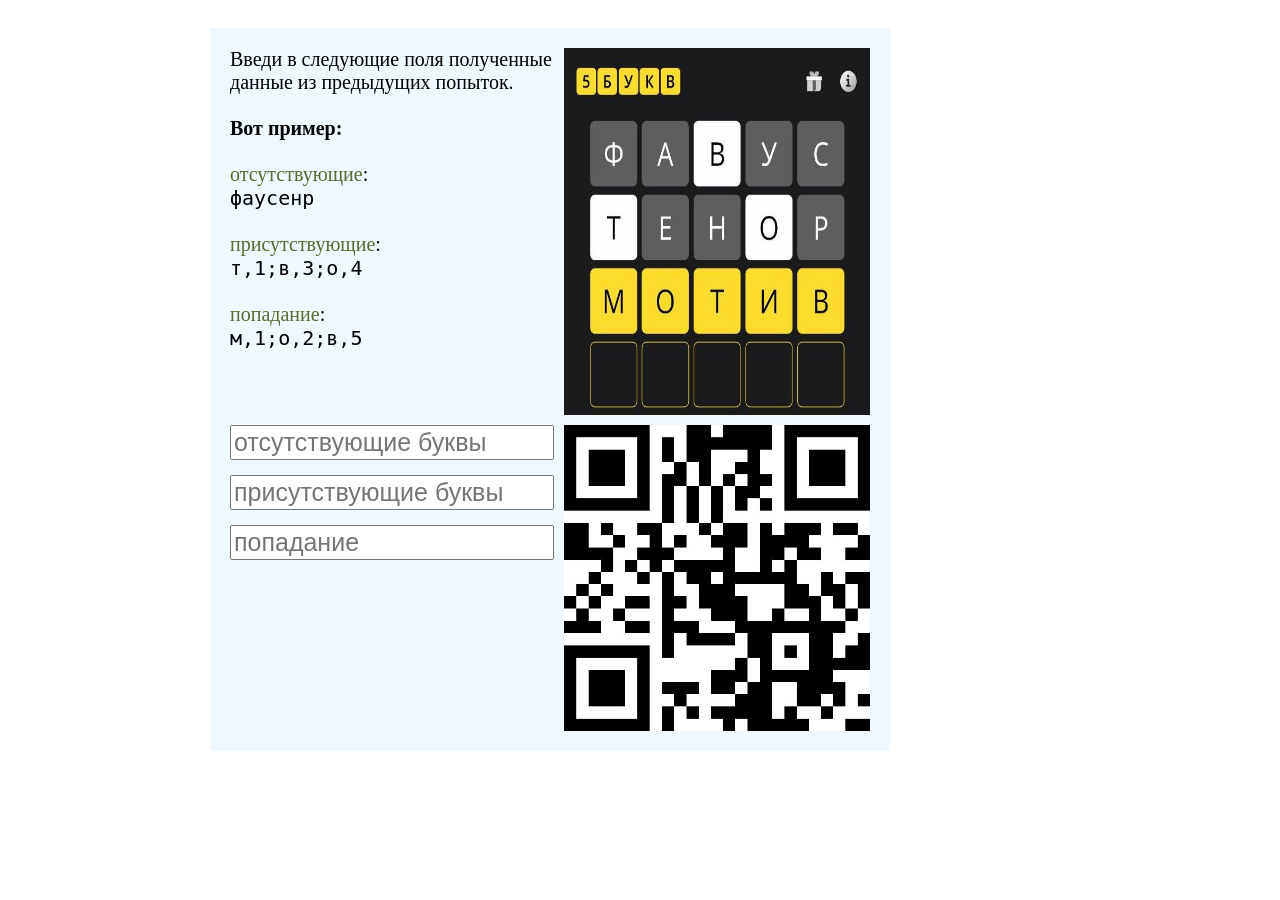
==== index.html @ 537ec61f "init commit" ====
<!DOCTYPE html>
<html lang="en">
<head>
  <meta charset="UTF-8">
  <title>5 букв</title>
  <link rel="stylesheet" href="/base.css">
</head>
<body>
<div class="description">
  <form action="#">
    <input id="missed" type="text" placeholder="отсутствующие буквы">
    <input id="used" type="text" placeholder="присутствующие буквы">
    <input id="hit" type="text" placeholder="попадание">
  </form>
  <p class="text">
    Введи в следующие поля полученные данные из предыдущих попыток.
    <br>
    <br>
    <b>Вот пример:</b>
    <br>
    <br>
    <span class="key">отсутствующие</span>:
    <br>
    <code class="value">фаусенр</code>
    <br>
    <br>
    <span class="key">присутствующие</span>:
    <br>
    <code class="value">т,1;в,3;о,4</code>
    <br>
    <br>
    <span class="key">попадание</span>:
    <br>
    <code class="value">м,1;о,2;в,5</code>
  </p>
  <img class="example" src="/example.jpg">
  <img class="qr" src="/qr.jpg">
</div>
<script src="/index.js"></script>
</body>
</html>
---- base.css ----
body {
  padding: 20px min(200px, 20vw) 0 20px;
  font-size: 20px;
}

.description {
  display: grid;
  grid-template-areas:
    "text example"
    "form qr";
  grid-template-columns: 1fr 2fr;
  gap: 10px;
  width: clamp(50vw, 1200px, 50vw);
  margin: 0 auto;
  padding: 20px;
  background-color: aliceblue;
}
.description .text {
  grid-area: text;
  margin: 0;
}

.description span.key {
  display: inline-block;
  color: darkolivegreen;
}

img.example {
  grid-area: example;
  max-width: 100%;
  width: auto;
  height: 100%;
  aspect-ratio: 1/1.2;
}

img.qr {
  grid-area: qr;
  max-width: 100%;
  width: auto;
  height: 100%;
  aspect-ratio: 1/1;
}

form {
  grid-area: form;
  display: flex;
  flex-direction: column;
  margin: 0 auto;
}

form input {
  max-width: 400px;
  font-size: 25px;
}

form input + input {
  margin-top: 15px;
}
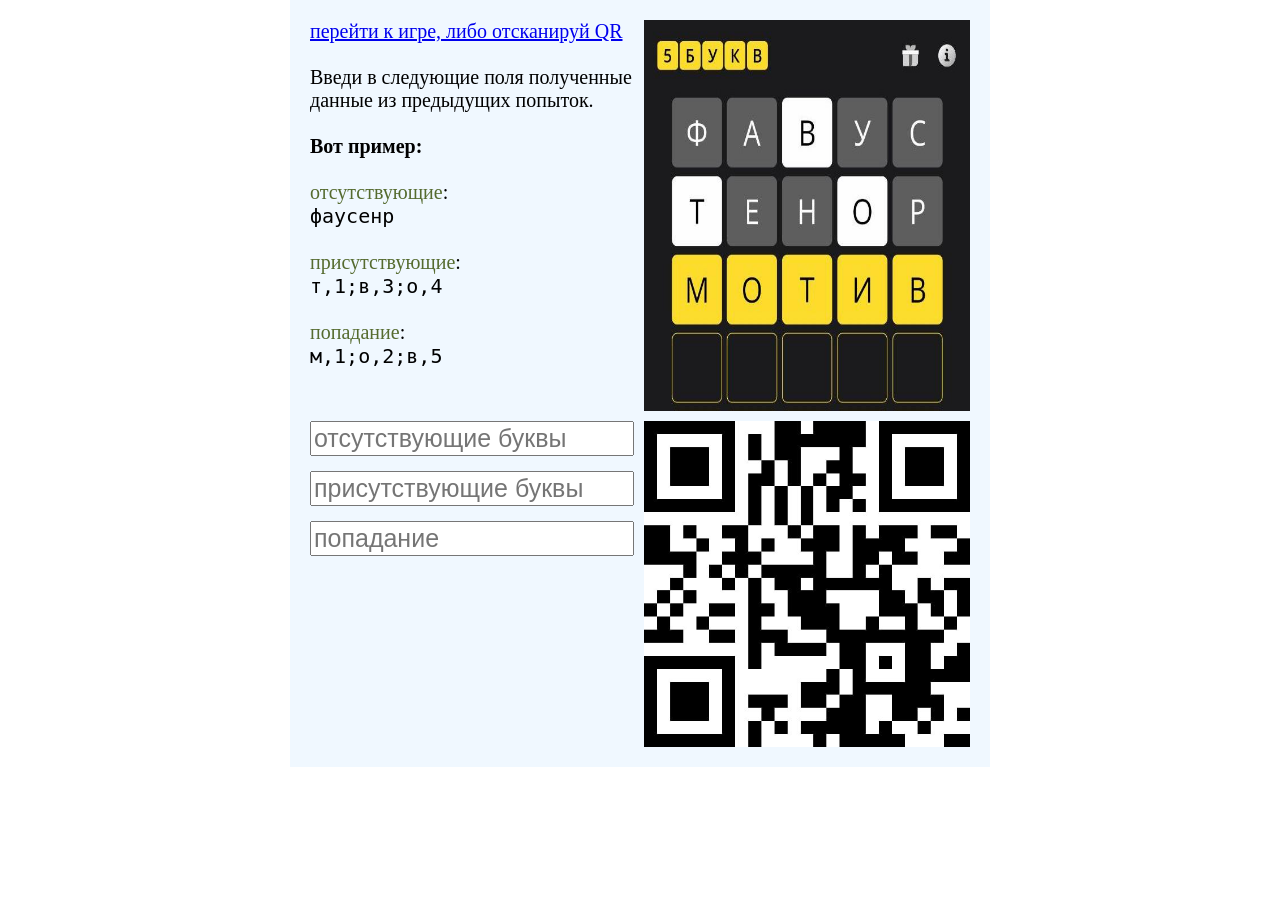
==== commit f33245ed: "improvements for github pages" ====
--- a/index.html
+++ b/index.html
@@ -13,6 +13,9 @@
     <input id="hit" type="text" placeholder="попадание">
   </form>
   <p class="text">
+    <a href="https://5bukv.tinkoff.ru/">перейти к игре, либо отсканируй QR</a>
+    <br>
+    <br>
     Введи в следующие поля полученные данные из предыдущих попыток.
     <br>
     <br>
--- a/base.css
+++ b/base.css
@@ -1,5 +1,10 @@
+html * {
+  box-sizing: border-box;
+}
+
 body {
-  padding: 20px min(200px, 20vw) 0 20px;
+  margin: 0;
+  padding: 0;
   font-size: 20px;
 }
 
@@ -8,9 +13,9 @@
   grid-template-areas:
     "text example"
     "form qr";
-  grid-template-columns: 1fr 2fr;
+  grid-template-columns: 1fr 1.5fr;
   gap: 10px;
-  width: clamp(50vw, 1200px, 50vw);
+  width: clamp(clamp(350px, 100%, 700px), 50vw, 1200px);
   margin: 0 auto;
   padding: 20px;
   background-color: aliceblue;
@@ -25,19 +30,20 @@
   color: darkolivegreen;
 }
 
-img.example {
-  grid-area: example;
+img {
   max-width: 100%;
   width: auto;
   height: 100%;
+  margin: auto;
+}
+
+img.example {
+  grid-area: example;
   aspect-ratio: 1/1.2;
 }
 
 img.qr {
   grid-area: qr;
-  max-width: 100%;
-  width: auto;
-  height: 100%;
   aspect-ratio: 1/1;
 }
 
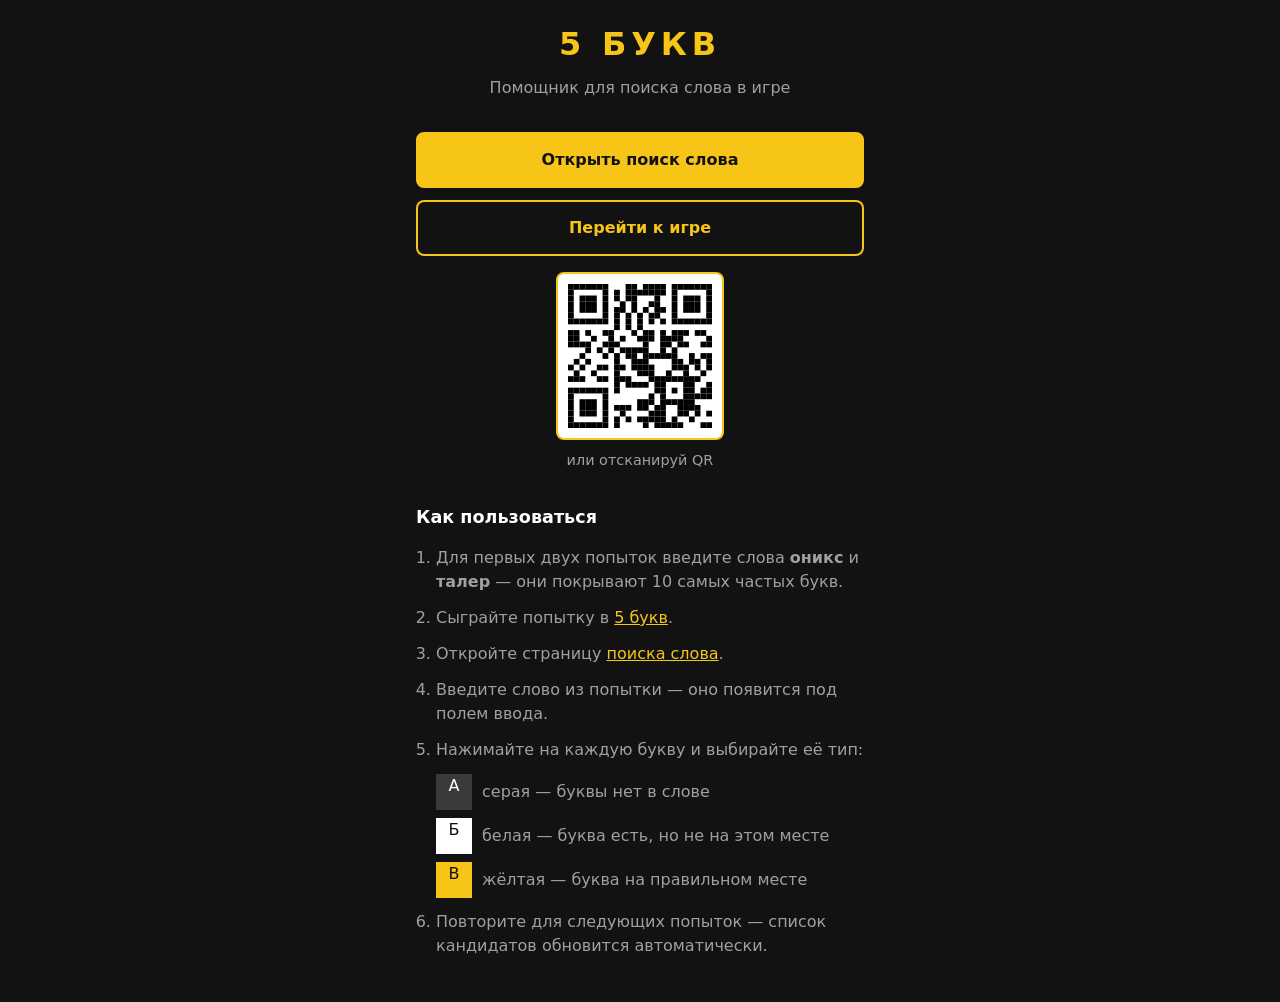
==== commit e4fa0e1d: "Add confetti effect, restructure HTML for improved layout, and enhance CSS styles - Introduced a con" ====
--- a/index.html
+++ b/index.html
@@ -1,44 +1,46 @@
 <!DOCTYPE html>
-<html lang="en">
+<html lang="ru">
 <head>
   <meta charset="UTF-8">
+  <meta name="viewport" content="width=device-width, initial-scale=1">
   <title>5 букв</title>
-  <link rel="stylesheet" href="/base.css">
+  <link rel="stylesheet" href="./base.css">
 </head>
 <body>
-<div class="description">
-  <form action="#">
-    <input id="missed" type="text" placeholder="отсутствующие буквы">
-    <input id="used" type="text" placeholder="присутствующие буквы">
-    <input id="hit" type="text" placeholder="попадание">
-  </form>
-  <p class="text">
-    <a href="https://5bukv.tinkoff.ru/">перейти к игре, либо отсканируй QR</a>
-    <br>
-    <br>
-    Введи в следующие поля полученные данные из предыдущих попыток.
-    <br>
-    <br>
-    <b>Вот пример:</b>
-    <br>
-    <br>
-    <span class="key">отсутствующие</span>:
-    <br>
-    <code class="value">фаусенр</code>
-    <br>
-    <br>
-    <span class="key">присутствующие</span>:
-    <br>
-    <code class="value">т,1;в,3;о,4</code>
-    <br>
-    <br>
-    <span class="key">попадание</span>:
-    <br>
-    <code class="value">м,1;о,2;в,5</code>
-  </p>
-  <img class="example" src="/example.jpg">
-  <img class="qr" src="/qr.jpg">
+<div class="page home">
+  <header class="home-header">
+    <h1 class="home-title">5 БУКВ</h1>
+    <p class="home-subtitle">Помощник для поиска слова в игре</p>
+  </header>
+
+  <nav class="home-nav">
+    <a class="home-link home-link--primary" href="./solver.html">Открыть поиск слова</a>
+    <div class="home-game">
+      <a class="home-link" href="https://5bukv.tinkoff.ru/">Перейти к игре</a>
+      <a class="home-qr" href="https://5bukv.tinkoff.ru/" aria-label="Перейти к игре по QR-коду">
+        <img class="home-qr-image" src="./game-qr.svg" alt="" width="168" height="168">
+        <span class="home-qr-caption">или отсканируй QR</span>
+      </a>
+    </div>
+  </nav>
+
+  <section class="home-section">
+    <h2>Как пользоваться</h2>
+    <ol class="home-steps">
+      <li>Для первых двух попыток введите слова <strong>оникс</strong> и <strong>талер</strong> — они покрывают 10 самых частых букв.</li>
+      <li>Сыграйте попытку в <a href="https://5bukv.tinkoff.ru/">5 букв</a>.</li>
+      <li>Откройте страницу <a href="./solver.html">поиска слова</a>.</li>
+      <li>Введите слово из попытки — оно появится под полем ввода.</li>
+      <li>Нажимайте на каждую букву и выбирайте её тип:
+        <ul class="legend">
+          <li><span class="legend-tile tile--miss">А</span> серая — буквы нет в слове</li>
+          <li><span class="legend-tile tile--present">Б</span> белая — буква есть, но не на этом месте</li>
+          <li><span class="legend-tile tile--hit">В</span> жёлтая — буква на правильном месте</li>
+        </ul>
+      </li>
+      <li>Повторите для следующих попыток — список кандидатов обновится автоматически.</li>
+    </ol>
+  </section>
 </div>
-<script src="/index.js"></script>
 </body>
 </html>
--- a/base.css
+++ b/base.css
@@ -1,3 +1,17 @@
+:root {
+  --bg: #121213;
+  --surface: #1a1a1b;
+  --text: #ffffff;
+  --text-muted: #a0a0a0;
+  --accent: #f6c518;
+  --accent-dim: #c9a012;
+  --correct: #ffffff;
+  --border: #3a3a3c;
+  --input-bg: #1a1a1b;
+  --absent: #3a3a3c;
+  --tile-hit-text: #121213;
+}
+
 html * {
   box-sizing: border-box;
 }
@@ -5,60 +19,384 @@
 body {
   margin: 0;
   padding: 0;
-  font-size: 20px;
-}
-
-.description {
-  display: grid;
-  grid-template-areas:
-    "text example"
-    "form qr";
-  grid-template-columns: 1fr 1.5fr;
+  font-family: system-ui, -apple-system, sans-serif;
+  font-size: 16px;
+  line-height: 1.5;
+  color: var(--text);
+  background-color: var(--bg);
+  min-height: 100dvh;
+}
+
+a {
+  color: var(--accent);
+}
+
+.page {
+  max-width: 480px;
+  margin: 0 auto;
+  padding: 20px 16px 32px;
+}
+
+.home-header {
+  text-align: center;
+  margin-bottom: 32px;
+}
+
+.home-title {
+  margin: 0;
+  font-size: 2rem;
+  letter-spacing: 0.15em;
+  color: var(--accent);
+}
+
+.home-subtitle {
+  margin: 8px 0 0;
+  color: var(--text-muted);
+}
+
+.home-nav {
+  display: flex;
+  flex-direction: column;
+  gap: 12px;
+  margin-bottom: 32px;
+}
+
+.home-link {
+  display: block;
+  padding: 14px 20px;
+  text-align: center;
+  text-decoration: none;
+  border: 2px solid var(--accent);
+  border-radius: 8px;
+  font-weight: 600;
+  color: var(--accent);
+}
+
+.home-link--primary {
+  background-color: var(--accent);
+  color: var(--bg);
+}
+
+.home-link--primary:hover {
+  background-color: var(--accent-dim);
+  border-color: var(--accent-dim);
+}
+
+.home-game {
+  display: flex;
+  flex-direction: column;
+  align-items: center;
+  gap: 16px;
+}
+
+.home-game .home-link {
+  width: 100%;
+}
+
+.home-qr {
+  display: flex;
+  flex-direction: column;
+  align-items: center;
   gap: 10px;
-  width: clamp(clamp(350px, 100%, 700px), 50vw, 1200px);
-  margin: 0 auto;
-  padding: 20px;
-  background-color: aliceblue;
-}
-.description .text {
-  grid-area: text;
+  text-decoration: none;
+  color: var(--text-muted);
+}
+
+.home-qr-image {
+  display: block;
+  width: 168px;
+  height: 168px;
+  padding: 10px;
+  background: #ffffff;
+  border: 2px solid var(--accent);
+  border-radius: 8px;
+}
+
+.home-qr-caption {
+  font-size: 0.9em;
+}
+
+.home-qr:hover .home-qr-caption {
+  color: var(--accent);
+}
+
+.home-qr:focus-visible {
+  outline: 2px solid var(--accent);
+  outline-offset: 4px;
+  border-radius: 4px;
+}
+
+.home-section h2 {
+  margin: 0 0 16px;
+  font-size: 1.1rem;
+  color: var(--text);
+}
+
+.home-steps {
   margin: 0;
-}
-
-.description span.key {
+  padding-left: 20px;
+  color: var(--text-muted);
+}
+
+.home-steps li {
+  margin-bottom: 12px;
+}
+
+.home-steps a {
+  color: var(--accent);
+}
+
+.legend {
+  list-style: none;
+  margin: 12px 0 0;
+  padding: 0;
+}
+
+.legend li {
+  display: flex;
+  align-items: center;
+  gap: 10px;
+  margin-bottom: 8px;
+}
+
+.legend-tile {
+  flex-shrink: 0;
+  width: 36px;
+  height: 36px;
+  font-size: 1rem;
+  text-align: center;
+}
+
+.solver-header {
+  margin-bottom: 24px;
+}
+
+.back-link {
   display: inline-block;
-  color: darkolivegreen;
-}
-
-img {
-  max-width: 100%;
-  width: auto;
-  height: 100%;
-  margin: auto;
-}
-
-img.example {
-  grid-area: example;
-  aspect-ratio: 1/1.2;
-}
-
-img.qr {
-  grid-area: qr;
-  aspect-ratio: 1/1;
-}
-
-form {
-  grid-area: form;
+  margin-bottom: 12px;
+  font-size: 0.9rem;
+  text-decoration: none;
+}
+
+.back-link:hover {
+  text-decoration: underline;
+}
+
+.solver-title {
+  margin: 0;
+  font-size: 1.5rem;
+  color: var(--accent);
+}
+
+.status {
+  margin: 0 0 16px;
+  color: var(--accent);
+  font-size: 0.9em;
+}
+
+.solver-input label {
+  display: block;
+  margin-bottom: 8px;
+  font-size: 0.85em;
+  color: var(--text-muted);
+}
+
+.solver-input input {
+  width: 100%;
+  padding: 14px 16px;
+  font-size: 24px;
+  letter-spacing: 0.3em;
+  text-transform: uppercase;
+  text-align: center;
+  color: var(--text);
+  background-color: var(--input-bg);
+  border: 2px solid var(--accent);
+  border-radius: 8px;
+  outline: none;
+}
+
+.solver-input input:disabled {
+  opacity: 0.5;
+}
+
+.solver-input input::placeholder {
+  color: var(--absent);
+  letter-spacing: normal;
+  text-transform: none;
+  font-size: 18px;
+}
+
+.solver-input input:focus-visible {
+  border-color: var(--correct);
+  box-shadow: 0 0 0 2px rgba(246, 197, 24, 0.3);
+}
+
+.hint {
+  margin: 12px 0 20px;
+  font-size: 0.85em;
+  color: var(--text-muted);
+}
+
+.attempts {
   display: flex;
   flex-direction: column;
-  margin: 0 auto;
-}
-
-form input {
-  max-width: 400px;
-  font-size: 25px;
-}
-
-form input + input {
-  margin-top: 15px;
-}
+  gap: 8px;
+  margin-bottom: 20px;
+}
+
+.attempt-row {
+  display: flex;
+  justify-content: center;
+  gap: 6px;
+}
+
+.tile {
+  width: 56px;
+  height: 56px;
+  padding: 0;
+  border: 2px solid var(--accent);
+  border-radius: 4px;
+  font-size: 1.75rem;
+  font-weight: 700;
+  text-transform: uppercase;
+  cursor: pointer;
+  touch-action: manipulation;
+  -webkit-tap-highlight-color: transparent;
+}
+
+.tile--unset {
+  color: var(--text);
+  background-color: transparent;
+}
+
+.tile--miss {
+  color: var(--text);
+  background-color: var(--absent);
+  border-color: var(--absent);
+}
+
+.tile--present {
+  color: var(--tile-hit-text);
+  background-color: var(--correct);
+  border-color: var(--correct);
+}
+
+.tile--hit {
+  color: var(--tile-hit-text);
+  background-color: var(--accent);
+  border-color: var(--accent);
+}
+
+.tile:focus-visible {
+  outline: 2px solid var(--correct);
+  outline-offset: 2px;
+}
+
+#reset {
+  width: 100%;
+  padding: 14px 20px;
+  font-size: 16px;
+  font-weight: 600;
+  color: var(--bg);
+  background-color: var(--accent);
+  border: none;
+  border-radius: 8px;
+  cursor: pointer;
+}
+
+#reset:hover {
+  background-color: var(--accent-dim);
+}
+
+#reset:focus-visible {
+  outline: 2px solid var(--correct);
+  outline-offset: 2px;
+}
+
+.results {
+  margin-top: 24px;
+  padding-top: 20px;
+  border-top: 1px solid var(--border);
+}
+
+.results-header {
+  margin: 0 0 12px;
+  font-weight: 600;
+  color: var(--accent);
+}
+
+.results-list {
+  list-style: none;
+  margin: 0;
+  padding: 0;
+  max-height: 40vh;
+  overflow-y: auto;
+  display: flex;
+  flex-wrap: wrap;
+  gap: 8px;
+}
+
+.results-list li {
+  padding: 8px 14px;
+  background: var(--surface);
+  border: 1px solid var(--border);
+  border-radius: 4px;
+  font-variant-numeric: tabular-nums;
+  letter-spacing: 0.05em;
+  text-transform: uppercase;
+}
+
+.results-list .results-word {
+  cursor: pointer;
+  touch-action: manipulation;
+  -webkit-tap-highlight-color: transparent;
+}
+
+.results-list .results-word:hover {
+  border-color: var(--accent);
+}
+
+.results-list .results-word:focus-visible {
+  outline: 2px solid var(--accent);
+  outline-offset: 2px;
+}
+
+.results-list .results-empty {
+  border-color: transparent;
+  background: transparent;
+  color: var(--text-muted);
+  text-transform: none;
+  letter-spacing: normal;
+  font-variant-numeric: normal;
+}
+
+.results-single .results-list li {
+  background: var(--correct);
+  color: var(--bg);
+  border-color: var(--correct);
+  font-weight: 700;
+  font-size: 1.2em;
+}
+
+@media (max-width: 400px) {
+  .tile {
+    width: 48px;
+    height: 48px;
+    font-size: 1.5rem;
+  }
+}
+
+.confetti-canvas {
+  position: fixed;
+  inset: 0;
+  z-index: 1000;
+  pointer-events: none;
+}
+
+body.is-won {
+  cursor: pointer;
+}
+
+body.is-won .page {
+  pointer-events: none;
+}
